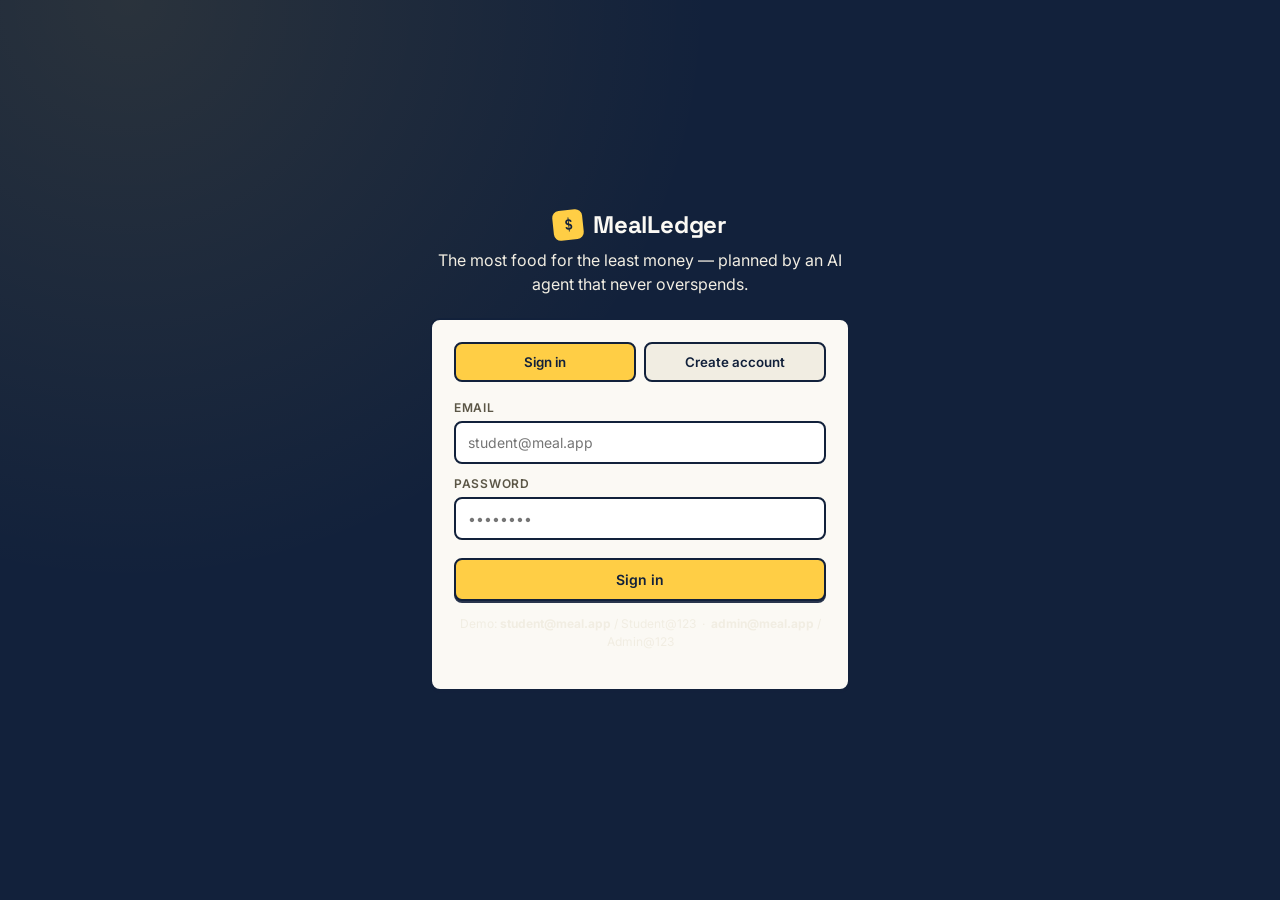
==== frontend/index.html @ a13f93e9 "Initialize the project" ====
<!DOCTYPE html>
<html lang="en">
<head>
<meta charset="UTF-8">
<meta name="viewport" content="width=device-width, initial-scale=1.0">
<title>Student Meal & Budget Planner — Sign in</title>
<link rel="stylesheet" href="css/style.css">
</head>
<body>
<div class="app-shell">
  <div class="auth-wrap">
    <div class="auth-card">
      <div style="text-align:center; margin-bottom:22px;">
        <div class="brand" style="justify-content:center; font-size:24px;">
          <span class="tag">$</span> MealLedger
        </div>
        <p style="margin-top:8px;">The most food for the least money — planned by an AI agent that never overspends.</p>
      </div>

      <div class="card">
        <div class="auth-tabs">
          <button id="tabLogin" class="active" type="button">Sign in</button>
          <button id="tabRegister" type="button">Create account</button>
        </div>

        <div id="errorBanner" class="error-banner"></div>

        <!-- LOGIN FORM -->
        <form id="loginForm">
          <label for="loginEmail">Email</label>
          <input id="loginEmail" type="email" placeholder="student@meal.app" required>
          <label for="loginPassword">Password</label>
          <input id="loginPassword" type="password" placeholder="••••••••" required>
          <button class="btn block" style="margin-top:18px;" type="submit" id="loginBtn">Sign in</button>
          <p style="font-size:12px; margin-top:14px; text-align:center;">
            Demo: <strong>student@meal.app</strong> / Student@123 &nbsp;·&nbsp; <strong>admin@meal.app</strong> / Admin@123
          </p>
        </form>

        <!-- REGISTER FORM -->
        <form id="registerForm" style="display:none;">
          <label for="regName">Full name</label>
          <input id="regName" type="text" placeholder="Alex Rivera" required>
          <label for="regEmail">Email</label>
          <input id="regEmail" type="email" placeholder="you@campus.edu" required>
          <label for="regPassword">Password</label>
          <input id="regPassword" type="password" placeholder="At least 8 characters" required minlength="6">
          <div class="form-row">
            <div>
              <label for="regRole">I am a</label>
              <select id="regRole">
                <option value="STUDENT">Student</option>
                <option value="ADMIN">Admin</option>
              </select>
            </div>
            <div id="budgetField">
              <label for="regBudget">Weekly budget ($)</label>
              <input id="regBudget" type="number" min="0" step="0.5" placeholder="50">
            </div>
          </div>
          <div id="dietField">
            <label for="regDiet">Dietary preference</label>
            <select id="regDiet">
              <option value="none">No preference</option>
              <option value="vegetarian">Vegetarian</option>
              <option value="vegan">Vegan</option>
              <option value="halal">Halal</option>
            </select>
          </div>
          <button class="btn block" style="margin-top:18px;" type="submit" id="registerBtn">Create account</button>
        </form>
      </div>
    </div>
  </div>
</div>

<script src="js/api.js"></script>
<script>
  if (Auth.isLoggedIn()) {
    const u = Auth.getUser();
    window.location.href = (u && u.role === 'ADMIN') ? 'admin.html' : 'dashboard.html';
  }

  const tabLogin = document.getElementById('tabLogin');
  const tabRegister = document.getElementById('tabRegister');
  const loginForm = document.getElementById('loginForm');
  const registerForm = document.getElementById('registerForm');

  tabLogin.addEventListener('click', () => {
    tabLogin.classList.add('active'); tabRegister.classList.remove('active');
    loginForm.style.display = 'block'; registerForm.style.display = 'none';
    showError('errorBanner', null);
  });
  tabRegister.addEventListener('click', () => {
    tabRegister.classList.add('active'); tabLogin.classList.remove('active');
    registerForm.style.display = 'block'; loginForm.style.display = 'none';
    showError('errorBanner', null);
  });

  document.getElementById('regRole').addEventListener('change', (e) => {
    const isStudent = e.target.value === 'STUDENT';
    document.getElementById('budgetField').style.display = isStudent ? 'block' : 'none';
    document.getElementById('dietField').style.display = isStudent ? 'block' : 'none';
  });

  function goToRoleHome(user) {
    window.location.href = user.role === 'ADMIN' ? 'admin.html' : 'dashboard.html';
  }

  loginForm.addEventListener('submit', async (e) => {
    e.preventDefault();
    showError('errorBanner', null);
    const btn = document.getElementById('loginBtn');
    btn.disabled = true; btn.innerHTML = '<span class="spinner"></span>Signing in…';
    try {
      const { token, user } = await Api.login({
        email: document.getElementById('loginEmail').value.trim(),
        password: document.getElementById('loginPassword').value,
      });
      Auth.setToken(token); Auth.setUser(user);
      goToRoleHome(user);
    } catch (err) {
      showError('errorBanner', err.message);
    } finally {
      btn.disabled = false; btn.textContent = 'Sign in';
    }
  });

  registerForm.addEventListener('submit', async (e) => {
    e.preventDefault();
    showError('errorBanner', null);
    const btn = document.getElementById('registerBtn');
    btn.disabled = true; btn.innerHTML = '<span class="spinner"></span>Creating account…';
    try {
      const role = document.getElementById('regRole').value;
      const payload = {
        name: document.getElementById('regName').value.trim(),
        email: document.getElementById('regEmail').value.trim(),
        password: document.getElementById('regPassword').value,
        role,
      };
      if (role === 'STUDENT') {
        payload.budgetLimit = Number(document.getElementById('regBudget').value) || 0;
        payload.dietaryPreference = document.getElementById('regDiet').value;
      }
      const { token, user } = await Api.register(payload);
      Auth.setToken(token); Auth.setUser(user);
      goToRoleHome(user);
    } catch (err) {
      showError('errorBanner', err.message);
    } finally {
      btn.disabled = false; btn.textContent = 'Create account';
    }
  });
</script>
</body>
</html>
---- frontend/css/style.css ----
/* =========================================================
   Student Meal & Budget Planner — Design System
   Theme: "Price Tag Ledger" — grocery price-tags + receipt
   ticker tape, built around the actual subject matter: cheap
   eats and tight budgets.
   ========================================================= */

@import url('https://fonts.googleapis.com/css2?family=Space+Grotesk:wght@500;600;700&family=Inter:wght@400;500;600&family=JetBrains+Mono:wght@500;700&display=swap');

:root{
  --ink:        #12213B;
  --ink-soft:   #2A3B5C;
  --paper:      #FBF9F4;
  --paper-dim:  #F1EDE2;
  --yellow:     #FFCE45;
  --yellow-dk:  #E8AE12;
  --green:      #0E9F6E;
  --green-dim:  #D9F2E6;
  --red:        #E14B4B;
  --red-dim:    #FBE3E3;
  --line:       #D9D3C2;
  --shadow:     0 2px 0 rgba(18,33,59,0.9);
  --shadow-lg:  0 6px 0 rgba(18,33,59,0.9);
  --radius:     10px;
  --font-display: 'Space Grotesk', sans-serif;
  --font-body:    'Inter', sans-serif;
  --font-mono:    'JetBrains Mono', monospace;
}

*{ box-sizing: border-box; }
html,body{ height:100%; }
body{
  margin:0;
  font-family: var(--font-body);
  background: var(--ink);
  color: var(--ink);
  -webkit-font-smoothing: antialiased;
}

/* ---------- layout shell ---------- */
.app-shell{
  min-height:100vh;
  background:
    radial-gradient(circle at 10% 0%, rgba(255,206,69,0.10), transparent 40%),
    var(--ink);
}

.topbar{
  display:flex; align-items:center; justify-content:space-between;
  padding: 18px 28px;
  border-bottom: 1px solid rgba(255,255,255,0.08);
}
.brand{
  display:flex; align-items:center; gap:10px;
  font-family: var(--font-display);
  font-weight:700; font-size:19px; color: var(--paper);
  letter-spacing:-0.01em;
}
.brand .tag{
  display:inline-flex; align-items:center; justify-content:center;
  width:30px;height:30px; border-radius:7px;
  background: var(--yellow); color: var(--ink);
  font-family: var(--font-mono); font-weight:700; font-size:14px;
  transform: rotate(-6deg);
}
.topbar-right{ display:flex; align-items:center; gap:14px; }
.user-chip{
  font-family: var(--font-mono); font-size:13px; color: var(--paper-dim);
  background: rgba(255,255,255,0.06);
  padding:7px 12px; border-radius:20px;
}
.btn-ghost{
  background:transparent; border:1px solid rgba(255,255,255,0.25);
  color: var(--paper); padding:8px 14px; border-radius:20px;
  font-family: var(--font-body); font-size:13px; font-weight:600;
  cursor:pointer;
}
.btn-ghost:hover{ border-color: var(--yellow); color: var(--yellow); }

.page{
  max-width: 1080px; margin: 0 auto; padding: 32px 24px 80px;
}

/* ---------- typography ---------- */
h1,h2,h3{ font-family: var(--font-display); color: var(--paper); margin:0 0 6px; }
h1{ font-size:30px; letter-spacing:-0.01em; }
h2{ font-size:20px; }
p{ color: var(--paper-dim); line-height:1.5; margin:0 0 16px; }
.eyebrow{
  font-family: var(--font-mono); font-size:11px; letter-spacing:0.14em;
  text-transform:uppercase; color: var(--yellow); margin-bottom:8px; display:block;
}

/* ---------- cards (price-tag style) ---------- */
.card{
  background: var(--paper);
  border-radius: var(--radius);
  padding: 22px;
  box-shadow: var(--shadow);
  border: 2px solid var(--ink);
  position:relative;
}
.card + .card{ margin-top:18px; }
.grid{ display:grid; gap:18px; }
.grid-2{ grid-template-columns: 1fr 1fr; }
.grid-3{ grid-template-columns: repeat(3, 1fr); }
@media (max-width: 780px){
  .grid-2, .grid-3{ grid-template-columns: 1fr; }
}

/* price tag corner notch */
.price-tag{
  position:relative;
  background: var(--paper);
  border:2px solid var(--ink);
  border-radius: var(--radius);
  padding: 18px 18px 16px;
  box-shadow: var(--shadow);
}
.price-tag::before{
  content:'';
  position:absolute; top:14px; right:-8px;
  width:14px;height:14px; border-radius:50%;
  background: var(--ink); border:2px solid var(--paper);
}
.price-tag .amount{
  font-family: var(--font-mono); font-weight:700; font-size:26px; color: var(--ink);
}
.price-tag .label{
  font-size:12px; color:#5b5646; text-transform:uppercase; letter-spacing:0.08em;
  font-weight:600; margin-top:2px;
}

/* ---------- ticket / receipt strip (signature element) ---------- */
.ticket{
  background: var(--paper);
  border-radius: var(--radius);
  border: 2px solid var(--ink);
  padding: 20px 22px;
  box-shadow: var(--shadow-lg);
  position: relative;
}
.ticket::after{
  content:'';
  position:absolute; left:0; right:0; bottom:-11px;
  height:22px;
  background:
    radial-gradient(circle at 10px 0, transparent 9px, var(--ink) 9.5px) top/22px 22px repeat-x;
}
.ticket-row{
  display:flex; justify-content:space-between; align-items:center;
  font-family: var(--font-mono); font-size:14px; color: var(--ink);
  padding:6px 0; border-bottom: 1px dashed var(--line);
}
.ticket-row:last-child{ border-bottom:none; }
.ticket-row .k{ color:#6b6656; }
.ticket-row .v{ font-weight:700; }
.ticket-total{
  display:flex; justify-content:space-between; align-items:baseline;
  margin-top:10px; padding-top:10px; border-top:2px solid var(--ink);
  font-family: var(--font-mono);
}
.ticket-total .k{ font-size:13px; text-transform:uppercase; letter-spacing:0.08em; color:#6b6656; }
.ticket-total .v{ font-size:24px; font-weight:700; color: var(--ink); }

/* budget gauge */
.gauge{
  height:14px; border-radius:8px; background: var(--paper-dim);
  border: 2px solid var(--ink); overflow:hidden; margin: 10px 0 4px;
}
.gauge-fill{ height:100%; background: var(--green); transition: width .4s ease; }
.gauge-fill.warn{ background: var(--yellow-dk); }
.gauge-fill.danger{ background: var(--red); }

/* ---------- buttons / forms ---------- */
.btn{
  font-family: var(--font-body); font-weight:600; font-size:14px;
  padding: 11px 20px; border-radius: 8px; border: 2px solid var(--ink);
  background: var(--yellow); color: var(--ink); cursor:pointer;
  box-shadow: var(--shadow);
}
.btn:hover{ transform: translateY(1px); box-shadow: 0 1px 0 rgba(18,33,59,0.9); }
.btn:active{ transform: translateY(2px); box-shadow:none; }
.btn.secondary{ background: var(--paper); }
.btn.danger{ background: var(--red); color:#fff; }
.btn.block{ width:100%; }
.btn:disabled{ opacity:.5; cursor:not-allowed; }

label{ display:block; font-size:12px; font-weight:600; color:#5b5646; margin: 12px 0 6px; text-transform:uppercase; letter-spacing:0.06em; }
input, select, textarea{
  width:100%; padding:11px 12px; border-radius:8px; border:2px solid var(--ink);
  font-family: var(--font-body); font-size:14px; background:#fff; color: var(--ink);
}
input:focus, select:focus, textarea:focus{ outline:3px solid var(--yellow); outline-offset:1px; }

.form-row{ display:flex; gap:12px; }
.form-row > *{ flex:1; }

/* ---------- misc ---------- */
.badge{
  display:inline-flex; align-items:center; font-family: var(--font-mono);
  font-size:11px; font-weight:700; padding:3px 9px; border-radius:12px;
  background: var(--paper-dim); border:1px solid var(--line); color:#5b5646;
  text-transform:uppercase;
}
.badge.green{ background: var(--green-dim); color:#0a6b4a; border-color:transparent; }
.badge.yellow{ background: #FFF3D2; color:#7a5b06; border-color:transparent; }

.meal-item{
  display:flex; justify-content:space-between; align-items:center;
  padding:10px 0; border-bottom:1px dashed var(--line);
}
.meal-item:last-child{ border-bottom:none; }
.meal-item .name{ font-weight:600; color: var(--ink); }
.meal-item .meta{ font-size:12px; color:#6b6656; font-family:var(--font-mono); }
.meal-item .price{ font-family: var(--font-mono); font-weight:700; color: var(--ink); }

.empty{
  text-align:center; padding: 30px 10px; color:#6b6656;
  font-family: var(--font-mono); font-size:13px;
}

.error-banner{
  background: var(--red-dim); border:2px solid var(--red); color:#8a1f1f;
  padding:10px 14px; border-radius:8px; font-size:13px; margin-bottom:14px;
  font-weight:600; display:none;
}
.error-banner.show{ display:block; }

.toast{
  position: fixed; bottom: 24px; right: 24px;
  background: var(--ink); color: var(--paper);
  border: 2px solid var(--yellow);
  padding: 12px 18px; border-radius: 8px;
  font-family: var(--font-mono); font-size:13px;
  box-shadow: var(--shadow-lg);
  transform: translateY(20px); opacity:0; pointer-events:none;
  transition: all .25s ease;
  max-width: 320px; z-index: 999;
}
.toast.show{ transform: translateY(0); opacity:1; }

.auth-wrap{
  min-height:100vh; display:flex; align-items:center; justify-content:center;
  padding: 24px;
}
.auth-card{ width:100%; max-width:420px; }
.auth-tabs{ display:flex; gap:8px; margin-bottom:18px; }
.auth-tabs button{
  flex:1; padding:10px; border-radius:8px; border:2px solid var(--ink);
  background: var(--paper-dim); font-family: var(--font-body); font-weight:600;
  cursor:pointer; color:var(--ink);
}
.auth-tabs button.active{ background: var(--yellow); }

.nav-tabs{ display:flex; gap:8px; margin-bottom: 22px; flex-wrap:wrap; }
.nav-tabs a{
  text-decoration:none; font-family: var(--font-mono); font-size:12px;
  padding:8px 14px; border-radius:20px; color: var(--paper-dim);
  border:1px solid rgba(255,255,255,0.18);
}
.nav-tabs a.active{ background: var(--yellow); color: var(--ink); border-color: transparent; font-weight:700; }

.section-head{ display:flex; justify-content:space-between; align-items:flex-end; margin-bottom:14px; }

.spinner{
  width:16px; height:16px; border-radius:50%;
  border:2px solid rgba(18,33,59,0.25); border-top-color: var(--ink);
  animation: spin .7s linear infinite; display:inline-block; vertical-align:-3px; margin-right:6px;
}
@keyframes spin{ to{ transform: rotate(360deg); } }
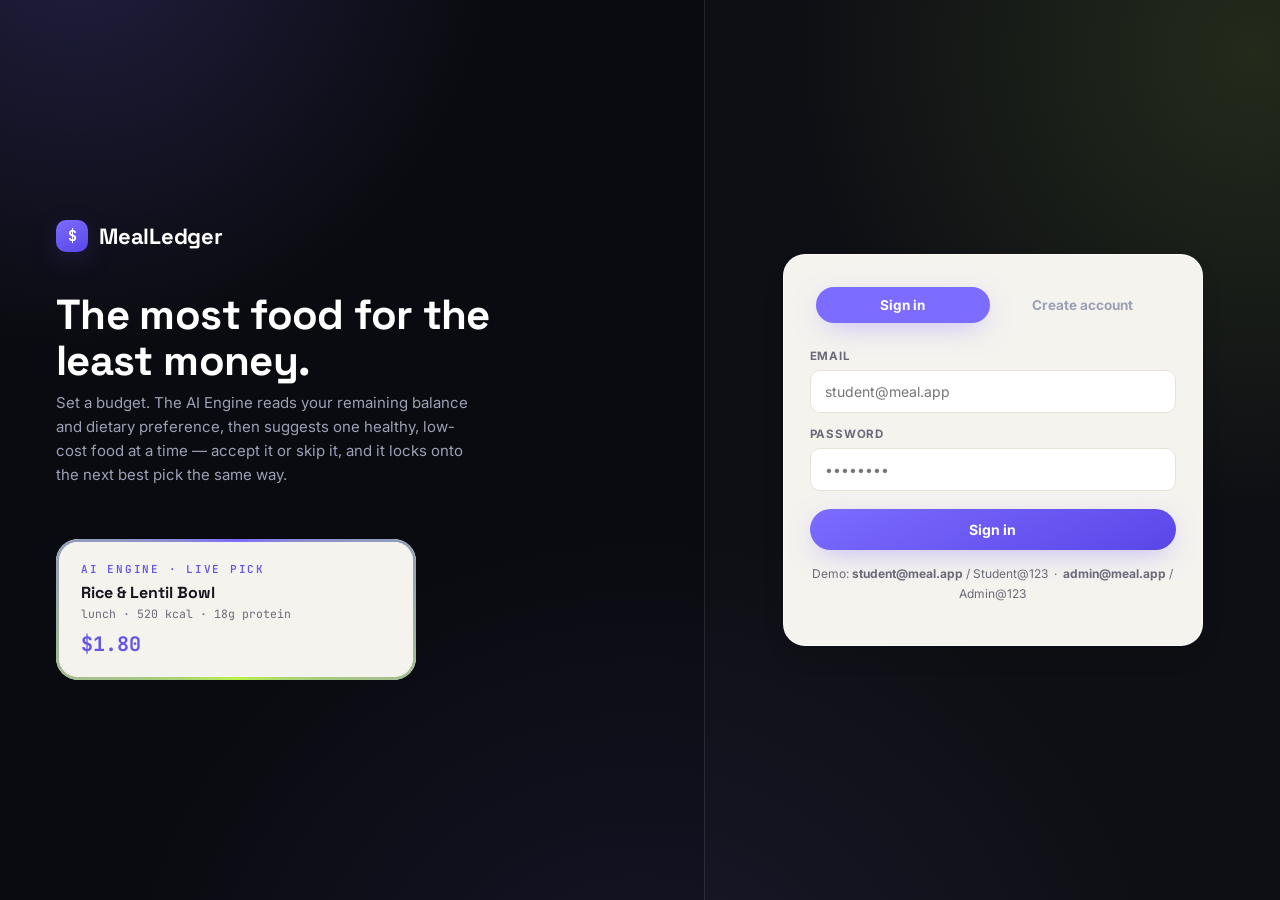
==== commit 5e410417: "Updated the frontend" ====
--- a/frontend/index.html
+++ b/frontend/index.html
@@ -8,67 +8,77 @@
 </head>
 <body>
 <div class="app-shell">
-  <div class="auth-wrap">
-    <div class="auth-card">
-      <div style="text-align:center; margin-bottom:22px;">
-        <div class="brand" style="justify-content:center; font-size:24px;">
-          <span class="tag">$</span> MealLedger
+  <div class="auth-shell">
+    <div class="auth-hero">
+      <div class="brand"><span class="tag">$</span> MealLedger</div>
+      <h1>The most food for the least money.</h1>
+      <p class="pitch">Set a budget. The AI Engine reads your remaining balance and dietary preference, then suggests one healthy, low-cost food at a time — accept it or skip it, and it locks onto the next best pick the same way.</p>
+
+      <div class="signal-card">
+        <div class="signal-card-inner">
+          <span class="eyebrow">AI Engine · live pick</span>
+          <div class="si-name">Rice &amp; Lentil Bowl</div>
+          <div class="si-meta">lunch · 520 kcal · 18g protein</div>
+          <div class="si-price">$1.80</div>
         </div>
-        <p style="margin-top:8px;">The most food for the least money — planned by an AI agent that never overspends.</p>
       </div>
+    </div>
 
-      <div class="card">
-        <div class="auth-tabs">
-          <button id="tabLogin" class="active" type="button">Sign in</button>
-          <button id="tabRegister" type="button">Create account</button>
-        </div>
+    <div class="auth-panel">
+      <div class="auth-card">
+        <div class="card">
+          <div class="auth-tabs">
+            <button id="tabLogin" class="active" type="button">Sign in</button>
+            <button id="tabRegister" type="button">Create account</button>
+          </div>
 
-        <div id="errorBanner" class="error-banner"></div>
+          <div id="errorBanner" class="error-banner"></div>
 
-        <!-- LOGIN FORM -->
-        <form id="loginForm">
-          <label for="loginEmail">Email</label>
-          <input id="loginEmail" type="email" placeholder="student@meal.app" required>
-          <label for="loginPassword">Password</label>
-          <input id="loginPassword" type="password" placeholder="••••••••" required>
-          <button class="btn block" style="margin-top:18px;" type="submit" id="loginBtn">Sign in</button>
-          <p style="font-size:12px; margin-top:14px; text-align:center;">
-            Demo: <strong>student@meal.app</strong> / Student@123 &nbsp;·&nbsp; <strong>admin@meal.app</strong> / Admin@123
-          </p>
-        </form>
+          <!-- LOGIN FORM -->
+          <form id="loginForm">
+            <label for="loginEmail">Email</label>
+            <input id="loginEmail" type="email" placeholder="student@meal.app" required>
+            <label for="loginPassword">Password</label>
+            <input id="loginPassword" type="password" placeholder="••••••••" required>
+            <button class="btn block" style="margin-top:18px;" type="submit" id="loginBtn">Sign in</button>
+            <p style="font-size:12px; margin-top:14px; text-align:center;">
+              Demo: <strong>student@meal.app</strong> / Student@123 &nbsp;·&nbsp; <strong>admin@meal.app</strong> / Admin@123
+            </p>
+          </form>
 
-        <!-- REGISTER FORM -->
-        <form id="registerForm" style="display:none;">
-          <label for="regName">Full name</label>
-          <input id="regName" type="text" placeholder="Alex Rivera" required>
-          <label for="regEmail">Email</label>
-          <input id="regEmail" type="email" placeholder="you@campus.edu" required>
-          <label for="regPassword">Password</label>
-          <input id="regPassword" type="password" placeholder="At least 8 characters" required minlength="6">
-          <div class="form-row">
-            <div>
-              <label for="regRole">I am a</label>
-              <select id="regRole">
-                <option value="STUDENT">Student</option>
-                <option value="ADMIN">Admin</option>
+          <!-- REGISTER FORM -->
+          <form id="registerForm" style="display:none;">
+            <label for="regName">Full name</label>
+            <input id="regName" type="text" placeholder="Alex Rivera" required>
+            <label for="regEmail">Email</label>
+            <input id="regEmail" type="email" placeholder="you@campus.edu" required>
+            <label for="regPassword">Password</label>
+            <input id="regPassword" type="password" placeholder="At least 8 characters" required minlength="6">
+            <div class="form-row">
+              <div>
+                <label for="regRole">I am a</label>
+                <select id="regRole">
+                  <option value="STUDENT">Student</option>
+                  <option value="ADMIN">Admin</option>
+                </select>
+              </div>
+              <div id="budgetField">
+                <label for="regBudget">Weekly budget ($)</label>
+                <input id="regBudget" type="number" min="0" step="0.5" placeholder="50">
+              </div>
+            </div>
+            <div id="dietField">
+              <label for="regDiet">Dietary preference</label>
+              <select id="regDiet">
+                <option value="none">No preference</option>
+                <option value="vegetarian">Vegetarian</option>
+                <option value="vegan">Vegan</option>
+                <option value="halal">Halal</option>
               </select>
             </div>
-            <div id="budgetField">
-              <label for="regBudget">Weekly budget ($)</label>
-              <input id="regBudget" type="number" min="0" step="0.5" placeholder="50">
-            </div>
-          </div>
-          <div id="dietField">
-            <label for="regDiet">Dietary preference</label>
-            <select id="regDiet">
-              <option value="none">No preference</option>
-              <option value="vegetarian">Vegetarian</option>
-              <option value="vegan">Vegan</option>
-              <option value="halal">Halal</option>
-            </select>
-          </div>
-          <button class="btn block" style="margin-top:18px;" type="submit" id="registerBtn">Create account</button>
-        </form>
+            <button class="btn block" style="margin-top:18px;" type="submit" id="registerBtn">Create account</button>
+          </form>
+        </div>
       </div>
     </div>
   </div>
--- a/frontend/css/style.css
+++ b/frontend/css/style.css
@@ -1,30 +1,59 @@
 /* =========================================================
-   Student Meal & Budget Planner — Design System
-   Theme: "Price Tag Ledger" — grocery price-tags + receipt
-   ticker tape, built around the actual subject matter: cheap
-   eats and tight budgets.
+   Student Meal & Budget Planner — Design System v3 "Signal"
+   Theme: an AI food agent reading a live signal off your
+   budget and the catalog, then locking onto the best pick.
+   Deep near-black base, warm paper content cards, a violet
+   "AI signal" accent paired with a lime "fresh/positive"
+   accent (deliberately not the terracotta/cream or single
+   acid-accent defaults). Signature: the AI suggestion card's
+   animated scanning ring — a rotating gradient border that
+   represents the engine actively evaluating the catalog,
+   settling into a steady glow once it locks onto a pick.
    ========================================================= */
 
-@import url('https://fonts.googleapis.com/css2?family=Space+Grotesk:wght@500;600;700&family=Inter:wght@400;500;600&family=JetBrains+Mono:wght@500;700&display=swap');
+@import url('https://fonts.googleapis.com/css2?family=Space+Grotesk:wght@500;600;700&family=Inter:wght@400;500;600;700;800&family=JetBrains+Mono:wght@500;600;700&display=swap');
 
 :root{
-  --ink:        #12213B;
-  --ink-soft:   #2A3B5C;
-  --paper:      #FBF9F4;
-  --paper-dim:  #F1EDE2;
-  --yellow:     #FFCE45;
-  --yellow-dk:  #E8AE12;
-  --green:      #0E9F6E;
-  --green-dim:  #D9F2E6;
-  --red:        #E14B4B;
-  --red-dim:    #FBE3E3;
-  --line:       #D9D3C2;
-  --shadow:     0 2px 0 rgba(18,33,59,0.9);
-  --shadow-lg:  0 6px 0 rgba(18,33,59,0.9);
-  --radius:     10px;
+  --void:       #0A0B10;
+  --void-raise: #14151E;
+  --void-raise2:#1C1E2A;
+  --void-line:  rgba(255,255,255,0.09);
+
+  --paper:      #F5F3EE;
+  --paper-dim:  #E7E3D9;
+  --ink-text:   #16141F;
+  --text-muted: #6B6A78;
+
+  --violet:      #7C6CFF;
+  --violet-dim:  #7C6CFF22;
+  --violet-text: #6656E8;
+  --lime:        #B8F04C;
+  --lime-dim:    #B8F04C22;
+  --lime-text:   #5A8A0E;
+  --coral:       #FF6B6B;
+  --coral-dim:   #FF6B6B22;
+  --amber:       #F2A93B;
+  --amber-dim:   #F2A93B22;
+  --red:         #E5484D;
+  --red-dim:     #E5484D22;
+
+  --fog:        #9CA0B4;
+
+  --radius-sm:  10px;
+  --radius:     16px;
+  --radius-lg:  22px;
+
+  --shadow-card:  0 1px 2px rgba(8,7,16,0.04), 0 12px 32px -12px rgba(8,7,16,0.18);
+  --shadow-raise: 0 1px 2px rgba(8,7,16,0.05), 0 24px 48px -18px rgba(8,7,16,0.28);
+  --shadow-glow-violet: 0 8px 28px -8px rgba(124,108,255,0.5);
+  --shadow-glow-lime:   0 8px 24px -8px rgba(184,240,76,0.35);
+  --shadow-glow-coral:  0 8px 28px -8px rgba(255,107,107,0.4);
+
   --font-display: 'Space Grotesk', sans-serif;
   --font-body:    'Inter', sans-serif;
   --font-mono:    'JetBrains Mono', monospace;
+
+  --ease: cubic-bezier(0.16, 1, 0.3, 1);
 }
 
 *{ box-sizing: border-box; }
@@ -32,73 +61,117 @@
 body{
   margin:0;
   font-family: var(--font-body);
-  background: var(--ink);
-  color: var(--ink);
+  background: var(--void);
+  color: var(--ink-text);
   -webkit-font-smoothing: antialiased;
-}
+  -moz-osx-font-smoothing: grayscale;
+}
+
+::selection{ background: var(--violet); color:#fff; }
 
 /* ---------- layout shell ---------- */
 .app-shell{
   min-height:100vh;
+  position: relative;
+  overflow-x: hidden;
+}
+.app-shell::before{
+  content:'';
+  position: fixed;
+  inset: 0;
+  z-index: 0;
+  pointer-events: none;
   background:
-    radial-gradient(circle at 10% 0%, rgba(255,206,69,0.10), transparent 40%),
-    var(--ink);
-}
+    radial-gradient(680px circle at 6% -8%, rgba(124,108,255,0.20), transparent 62%),
+    radial-gradient(760px circle at 98% 6%, rgba(184,240,76,0.12), transparent 60%),
+    radial-gradient(900px circle at 50% 118%, rgba(124,108,255,0.10), transparent 60%),
+    var(--void);
+}
+.app-shell > *{ position: relative; z-index: 1; }
 
 .topbar{
   display:flex; align-items:center; justify-content:space-between;
-  padding: 18px 28px;
-  border-bottom: 1px solid rgba(255,255,255,0.08);
+  padding: 20px 32px;
+  border-bottom: 1px solid var(--void-line);
+  backdrop-filter: blur(16px);
+  background: rgba(10,11,16,0.6);
+  position: sticky; top:0; z-index: 20;
 }
 .brand{
-  display:flex; align-items:center; gap:10px;
-  font-family: var(--font-display);
-  font-weight:700; font-size:19px; color: var(--paper);
-  letter-spacing:-0.01em;
+  display:flex; align-items:center; gap:11px;
+  font-family: var(--font-display); font-weight:700; font-size:19px;
+  color:#fff; letter-spacing:-0.01em;
 }
 .brand .tag{
   display:inline-flex; align-items:center; justify-content:center;
-  width:30px;height:30px; border-radius:7px;
-  background: var(--yellow); color: var(--ink);
-  font-family: var(--font-mono); font-weight:700; font-size:14px;
-  transform: rotate(-6deg);
+  width:32px;height:32px; border-radius:10px;
+  background: linear-gradient(155deg, var(--violet), #5A46E8);
+  color:#fff;
+  font-family: var(--font-mono); font-weight:700; font-size:15px;
+  box-shadow: var(--shadow-glow-violet);
 }
 .topbar-right{ display:flex; align-items:center; gap:14px; }
 .user-chip{
-  font-family: var(--font-mono); font-size:13px; color: var(--paper-dim);
+  font-family: var(--font-mono); font-size:12.5px; color: #C9CEDB;
   background: rgba(255,255,255,0.06);
-  padding:7px 12px; border-radius:20px;
+  border: 1px solid var(--void-line);
+  padding:8px 14px; border-radius:999px;
 }
 .btn-ghost{
-  background:transparent; border:1px solid rgba(255,255,255,0.25);
-  color: var(--paper); padding:8px 14px; border-radius:20px;
+  background: rgba(255,255,255,0.04);
+  border:1px solid var(--void-line);
+  color: #fff; padding:9px 16px; border-radius:999px;
   font-family: var(--font-body); font-size:13px; font-weight:600;
   cursor:pointer;
-}
-.btn-ghost:hover{ border-color: var(--yellow); color: var(--yellow); }
+  transition: border-color .2s var(--ease), background .2s var(--ease), color .2s var(--ease);
+}
+.btn-ghost:hover{ border-color: var(--violet); color: #C9C1FF; background: rgba(124,108,255,0.1); }
+/* .btn-ghost also appears as a secondary action inside light cards (e.g. "Skip, suggest
+   another") — its dark-topbar styling (white text) is invisible there, so restyle for that context. */
+.card .btn-ghost, .ticket .btn-ghost{
+  color: var(--ink-text);
+  border-color: var(--paper-dim);
+  background: rgba(0,0,0,0.035);
+}
+.card .btn-ghost:hover, .ticket .btn-ghost:hover{
+  border-color: var(--violet); color: var(--violet-text); background: var(--violet-dim);
+}
 
 .page{
-  max-width: 1080px; margin: 0 auto; padding: 32px 24px 80px;
-}
+  max-width: 1080px; margin: 0 auto; padding: 40px 24px 96px;
+  animation: page-in .5s var(--ease) both;
+}
+@keyframes page-in{ from{ opacity:0; transform: translateY(6px); } to{ opacity:1; transform: translateY(0); } }
 
 /* ---------- typography ---------- */
-h1,h2,h3{ font-family: var(--font-display); color: var(--paper); margin:0 0 6px; }
-h1{ font-size:30px; letter-spacing:-0.01em; }
-h2{ font-size:20px; }
-p{ color: var(--paper-dim); line-height:1.5; margin:0 0 16px; }
+h1,h2,h3{ font-family: var(--font-display); color: #fff; margin:0 0 8px; letter-spacing:-0.015em; }
+h1{ font-size:33px; font-weight:700; }
+h2{ font-size:19px; font-weight:600; }
+p{ color: var(--fog); line-height:1.6; margin:0 0 16px; }
+.card p, .price-tag p{ color: var(--text-muted); }
+/* Headings inside light "paper" surfaces need dark text, not the page's white default */
+.card h1, .card h2, .card h3,
+.ticket h1, .ticket h2, .ticket h3,
+.price-tag h1, .price-tag h2, .price-tag h3,
+.signal-card h1, .signal-card h2, .signal-card h3{
+  color: var(--ink-text);
+}
 .eyebrow{
-  font-family: var(--font-mono); font-size:11px; letter-spacing:0.14em;
-  text-transform:uppercase; color: var(--yellow); margin-bottom:8px; display:block;
-}
-
-/* ---------- cards (price-tag style) ---------- */
+  font-family: var(--font-mono); font-size:11px; letter-spacing:0.16em;
+  text-transform:uppercase; color: var(--violet-text); margin-bottom:9px; display:block;
+  font-weight: 600;
+}
+
+/* ---------- cards ---------- */
 .card{
   background: var(--paper);
-  border-radius: var(--radius);
-  padding: 22px;
-  box-shadow: var(--shadow);
-  border: 2px solid var(--ink);
+  border-radius: var(--radius-lg);
+  padding: 26px;
+  box-shadow: var(--shadow-card);
+  border: 1px solid rgba(255,255,255,0.6);
   position:relative;
+  color: var(--ink-text);
+  transition: box-shadow .25s var(--ease), transform .25s var(--ease);
 }
 .card + .card{ margin-top:18px; }
 .grid{ display:grid; gap:18px; }
@@ -108,90 +181,108 @@
   .grid-2, .grid-3{ grid-template-columns: 1fr; }
 }
 
-/* price tag corner notch */
+/* stat / price tag */
 .price-tag{
   position:relative;
   background: var(--paper);
-  border:2px solid var(--ink);
+  border: 1px solid rgba(255,255,255,0.6);
   border-radius: var(--radius);
-  padding: 18px 18px 16px;
-  box-shadow: var(--shadow);
+  padding: 20px 20px 18px;
+  box-shadow: var(--shadow-card);
+  overflow: hidden;
 }
 .price-tag::before{
   content:'';
-  position:absolute; top:14px; right:-8px;
-  width:14px;height:14px; border-radius:50%;
-  background: var(--ink); border:2px solid var(--paper);
+  position:absolute; top:0; left:0; right:0; height:3px;
+  background: linear-gradient(90deg, var(--violet), var(--lime));
+  opacity: .85;
 }
 .price-tag .amount{
-  font-family: var(--font-mono); font-weight:700; font-size:26px; color: var(--ink);
+  font-family: var(--font-mono); font-weight:700; font-size:27px; color: var(--ink-text);
+  letter-spacing: -0.01em;
 }
 .price-tag .label{
-  font-size:12px; color:#5b5646; text-transform:uppercase; letter-spacing:0.08em;
-  font-weight:600; margin-top:2px;
-}
-
-/* ---------- ticket / receipt strip (signature element) ---------- */
+  font-size:11.5px; color: var(--text-muted); text-transform:uppercase; letter-spacing:0.08em;
+  font-weight:600; margin-top:4px;
+}
+
+/* ---------- digital receipt (ticket) ---------- */
 .ticket{
-  background: var(--paper);
-  border-radius: var(--radius);
-  border: 2px solid var(--ink);
-  padding: 20px 22px;
-  box-shadow: var(--shadow-lg);
+  background: linear-gradient(180deg, #FCFBF8, var(--paper));
+  border-radius: var(--radius-lg);
+  border: 1px solid rgba(255,255,255,0.7);
+  padding: 24px 26px;
+  box-shadow: var(--shadow-raise);
   position: relative;
-}
-.ticket::after{
+  overflow: hidden;
+}
+.ticket::before{
   content:'';
-  position:absolute; left:0; right:0; bottom:-11px;
-  height:22px;
-  background:
-    radial-gradient(circle at 10px 0, transparent 9px, var(--ink) 9.5px) top/22px 22px repeat-x;
+  position:absolute; top:0; left:0; right:0; height:4px;
+  background: linear-gradient(90deg, var(--violet), var(--lime));
 }
 .ticket-row{
   display:flex; justify-content:space-between; align-items:center;
-  font-family: var(--font-mono); font-size:14px; color: var(--ink);
-  padding:6px 0; border-bottom: 1px dashed var(--line);
+  font-family: var(--font-mono); font-size:13.5px; color: var(--ink-text);
+  padding:8px 0; border-bottom: 1px dashed var(--paper-dim);
 }
 .ticket-row:last-child{ border-bottom:none; }
-.ticket-row .k{ color:#6b6656; }
+.ticket-row .k{ color: var(--text-muted); font-weight: 500; }
 .ticket-row .v{ font-weight:700; }
 .ticket-total{
   display:flex; justify-content:space-between; align-items:baseline;
-  margin-top:10px; padding-top:10px; border-top:2px solid var(--ink);
+  margin-top:12px; padding-top:14px; border-top:1.5px solid var(--ink-text);
   font-family: var(--font-mono);
 }
-.ticket-total .k{ font-size:13px; text-transform:uppercase; letter-spacing:0.08em; color:#6b6656; }
-.ticket-total .v{ font-size:24px; font-weight:700; color: var(--ink); }
+.ticket-total .k{ font-size:12px; text-transform:uppercase; letter-spacing:0.09em; color: var(--text-muted); font-weight:600; }
+.ticket-total .v{ font-size:26px; font-weight:700; color: var(--violet-text); }
 
 /* budget gauge */
 .gauge{
-  height:14px; border-radius:8px; background: var(--paper-dim);
-  border: 2px solid var(--ink); overflow:hidden; margin: 10px 0 4px;
-}
-.gauge-fill{ height:100%; background: var(--green); transition: width .4s ease; }
-.gauge-fill.warn{ background: var(--yellow-dk); }
-.gauge-fill.danger{ background: var(--red); }
+  height:12px; border-radius:999px; background: var(--paper-dim);
+  overflow:hidden; margin: 12px 0 4px;
+  box-shadow: inset 0 1px 2px rgba(0,0,0,0.06);
+}
+.gauge-fill{
+  height:100%; border-radius:999px;
+  background: linear-gradient(90deg, var(--violet), var(--lime));
+  transition: width .5s var(--ease);
+  box-shadow: 0 0 12px rgba(124,108,255,0.5);
+}
+.gauge-fill.warn{ background: linear-gradient(90deg, #E8951F, var(--amber)); box-shadow: 0 0 12px rgba(242,169,59,0.45); }
+.gauge-fill.danger{ background: linear-gradient(90deg, #C93A3F, var(--red)); box-shadow: 0 0 12px rgba(229,72,77,0.45); }
 
 /* ---------- buttons / forms ---------- */
 .btn{
-  font-family: var(--font-body); font-weight:600; font-size:14px;
-  padding: 11px 20px; border-radius: 8px; border: 2px solid var(--ink);
-  background: var(--yellow); color: var(--ink); cursor:pointer;
-  box-shadow: var(--shadow);
-}
-.btn:hover{ transform: translateY(1px); box-shadow: 0 1px 0 rgba(18,33,59,0.9); }
-.btn:active{ transform: translateY(2px); box-shadow:none; }
-.btn.secondary{ background: var(--paper); }
-.btn.danger{ background: var(--red); color:#fff; }
+  font-family: var(--font-body); font-weight:700; font-size:14px;
+  padding: 12px 22px; border-radius: 999px; border: none;
+  background: linear-gradient(155deg, var(--violet), #5A46E8);
+  color: #fff; cursor:pointer;
+  box-shadow: var(--shadow-glow-violet);
+  transition: transform .18s var(--ease), box-shadow .18s var(--ease), filter .18s var(--ease);
+}
+.btn:hover{ transform: translateY(-1px); filter: brightness(1.08); }
+.btn:active{ transform: translateY(0px) scale(0.98); }
+.btn.secondary{
+  background: #fff; color: var(--ink-text); box-shadow: var(--shadow-card);
+  border: 1px solid var(--paper-dim);
+}
+.btn.secondary:hover{ border-color: var(--violet); }
+.btn.danger{ background: linear-gradient(155deg, var(--red), #C93A3F); box-shadow: 0 8px 28px -8px rgba(229,72,77,0.45); }
 .btn.block{ width:100%; }
-.btn:disabled{ opacity:.5; cursor:not-allowed; }
-
-label{ display:block; font-size:12px; font-weight:600; color:#5b5646; margin: 12px 0 6px; text-transform:uppercase; letter-spacing:0.06em; }
+.btn:disabled{ opacity:.5; cursor:not-allowed; transform:none; }
+
+label{ display:block; font-size:11.5px; font-weight:700; color: var(--text-muted); margin: 14px 0 7px; text-transform:uppercase; letter-spacing:0.07em; }
 input, select, textarea{
-  width:100%; padding:11px 12px; border-radius:8px; border:2px solid var(--ink);
-  font-family: var(--font-body); font-size:14px; background:#fff; color: var(--ink);
-}
-input:focus, select:focus, textarea:focus{ outline:3px solid var(--yellow); outline-offset:1px; }
+  width:100%; padding:12px 14px; border-radius: var(--radius-sm); border: 1.5px solid var(--paper-dim);
+  font-family: var(--font-body); font-size:14px; background:#fff; color: var(--ink-text);
+  transition: border-color .18s var(--ease), box-shadow .18s var(--ease);
+}
+input:focus, select:focus, textarea:focus{
+  outline: none; border-color: var(--violet);
+  box-shadow: 0 0 0 4px var(--violet-dim);
+}
+:focus-visible{ outline: 2px solid var(--violet); outline-offset: 2px; }
 
 .form-row{ display:flex; gap:12px; }
 .form-row > *{ flex:1; }
@@ -199,73 +290,139 @@
 /* ---------- misc ---------- */
 .badge{
   display:inline-flex; align-items:center; font-family: var(--font-mono);
-  font-size:11px; font-weight:700; padding:3px 9px; border-radius:12px;
-  background: var(--paper-dim); border:1px solid var(--line); color:#5b5646;
-  text-transform:uppercase;
-}
-.badge.green{ background: var(--green-dim); color:#0a6b4a; border-color:transparent; }
-.badge.yellow{ background: #FFF3D2; color:#7a5b06; border-color:transparent; }
+  font-size:10.5px; font-weight:700; padding:4px 11px; border-radius:999px;
+  background: var(--paper-dim); color: var(--text-muted);
+  text-transform:uppercase; letter-spacing: 0.03em;
+}
+.badge.green{ background: var(--lime-dim); color: var(--lime-text); }
+.badge.yellow{ background: var(--amber-dim); color: #93630E; }
 
 .meal-item{
   display:flex; justify-content:space-between; align-items:center;
-  padding:10px 0; border-bottom:1px dashed var(--line);
-}
+  padding:12px 2px; border-bottom:1px solid var(--paper-dim);
+  transition: background .15s var(--ease);
+  border-radius: 8px;
+}
+.meal-item:hover{ background: rgba(124,108,255,0.06); }
 .meal-item:last-child{ border-bottom:none; }
-.meal-item .name{ font-weight:600; color: var(--ink); }
-.meal-item .meta{ font-size:12px; color:#6b6656; font-family:var(--font-mono); }
-.meal-item .price{ font-family: var(--font-mono); font-weight:700; color: var(--ink); }
+.meal-item .name{ font-weight:700; color: var(--ink-text); font-size: 14.5px; }
+.meal-item .meta{ font-size:11.5px; color: var(--text-muted); font-family:var(--font-mono); margin-top:2px; }
+.meal-item .price{ font-family: var(--font-mono); font-weight:700; color: var(--ink-text); font-size: 14.5px; }
 
 .empty{
-  text-align:center; padding: 30px 10px; color:#6b6656;
+  text-align:center; padding: 36px 10px; color: var(--text-muted);
   font-family: var(--font-mono); font-size:13px;
 }
 
 .error-banner{
-  background: var(--red-dim); border:2px solid var(--red); color:#8a1f1f;
-  padding:10px 14px; border-radius:8px; font-size:13px; margin-bottom:14px;
+  background: var(--red-dim); border:1.5px solid var(--red); color:#8A1F1F;
+  padding:12px 16px; border-radius: var(--radius-sm); font-size:13px; margin-bottom:16px;
   font-weight:600; display:none;
 }
 .error-banner.show{ display:block; }
 
 .toast{
-  position: fixed; bottom: 24px; right: 24px;
-  background: var(--ink); color: var(--paper);
-  border: 2px solid var(--yellow);
-  padding: 12px 18px; border-radius: 8px;
+  position: fixed; bottom: 28px; right: 28px;
+  background: rgba(20,21,30,0.9);
+  backdrop-filter: blur(16px);
+  color: #fff;
+  border: 1px solid var(--void-line);
+  border-left: 3px solid var(--lime);
+  padding: 14px 20px; border-radius: var(--radius-sm);
   font-family: var(--font-mono); font-size:13px;
-  box-shadow: var(--shadow-lg);
-  transform: translateY(20px); opacity:0; pointer-events:none;
-  transition: all .25s ease;
+  box-shadow: var(--shadow-raise);
+  transform: translateY(16px); opacity:0; pointer-events:none;
+  transition: all .3s var(--ease);
   max-width: 320px; z-index: 999;
 }
 .toast.show{ transform: translateY(0); opacity:1; }
 
-.auth-wrap{
-  min-height:100vh; display:flex; align-items:center; justify-content:center;
-  padding: 24px;
-}
+/* ---------- auth (index.html) ---------- */
+.auth-shell{
+  min-height:100vh; display:grid; grid-template-columns: 1.1fr 0.9fr;
+}
+@media (max-width: 920px){ .auth-shell{ grid-template-columns: 1fr; } }
+
+.auth-hero{
+  padding: 56px; display:flex; flex-direction:column; justify-content:center;
+  position: relative; overflow:hidden;
+}
+.auth-hero .brand{ font-size:22px; margin-bottom: 40px; }
+.auth-hero h1{ font-size: 42px; line-height:1.08; max-width: 460px; }
+.auth-hero .pitch{ max-width: 420px; font-size:15px; }
+@media (max-width: 920px){ .auth-hero{ padding: 40px 24px 10px; } .auth-hero h1{ font-size:32px; } }
+
+/* signature: mock AI suggestion card with a rotating scan ring */
+.signal-card{
+  margin-top: 36px; max-width: 360px;
+  background: var(--paper); border-radius: var(--radius-lg);
+  padding: 3px; position:relative;
+}
+.signal-card::before{
+  content:''; position:absolute; inset:0; border-radius:inherit;
+  padding:3px;
+  background: conic-gradient(from 0deg, var(--violet), var(--lime), var(--violet));
+  -webkit-mask: linear-gradient(#fff 0 0) content-box, linear-gradient(#fff 0 0);
+  -webkit-mask-composite: xor; mask-composite: exclude;
+  animation: scan-spin 4s linear infinite;
+}
+.signal-card-inner{
+  position:relative; background: var(--paper); border-radius: calc(var(--radius-lg) - 3px);
+  padding: 20px 22px;
+}
+.signal-card .eyebrow{ margin-bottom:6px; }
+.signal-card .si-name{ font-family: var(--font-display); font-weight:700; font-size:16px; color: var(--ink-text); }
+.signal-card .si-meta{ font-family: var(--font-mono); font-size:11.5px; color: var(--text-muted); margin-top:3px; }
+.signal-card .si-price{ font-family: var(--font-mono); font-weight:700; font-size:20px; color: var(--violet-text); margin-top:10px; }
+@keyframes scan-spin{ to{ transform: rotate(360deg); } }
+
+.auth-panel{
+  display:flex; align-items:center; justify-content:center; padding: 24px;
+  background: rgba(255,255,255,0.02);
+  border-left: 1px solid var(--void-line);
+}
+@media (max-width: 920px){ .auth-panel{ border-left:none; padding: 10px 24px 56px; } }
 .auth-card{ width:100%; max-width:420px; }
-.auth-tabs{ display:flex; gap:8px; margin-bottom:18px; }
+.auth-tabs{ display:flex; gap:6px; margin-bottom:20px; background: rgba(255,255,255,0.05); padding:5px; border-radius: 999px; border: 1px solid var(--void-line); }
 .auth-tabs button{
-  flex:1; padding:10px; border-radius:8px; border:2px solid var(--ink);
-  background: var(--paper-dim); font-family: var(--font-body); font-weight:600;
-  cursor:pointer; color:var(--ink);
-}
-.auth-tabs button.active{ background: var(--yellow); }
-
-.nav-tabs{ display:flex; gap:8px; margin-bottom: 22px; flex-wrap:wrap; }
+  flex:1; padding:10px; border-radius:999px; border:none;
+  background: transparent; font-family: var(--font-body); font-weight:700; font-size: 13.5px;
+  cursor:pointer; color: var(--fog);
+  transition: background .2s var(--ease), color .2s var(--ease);
+}
+.auth-tabs button.active{ background: var(--violet); color:#fff; box-shadow: var(--shadow-glow-violet); }
+
+.nav-tabs{ display:flex; gap:8px; margin-bottom: 24px; flex-wrap:wrap; }
 .nav-tabs a{
-  text-decoration:none; font-family: var(--font-mono); font-size:12px;
-  padding:8px 14px; border-radius:20px; color: var(--paper-dim);
-  border:1px solid rgba(255,255,255,0.18);
-}
-.nav-tabs a.active{ background: var(--yellow); color: var(--ink); border-color: transparent; font-weight:700; }
-
-.section-head{ display:flex; justify-content:space-between; align-items:flex-end; margin-bottom:14px; }
+  text-decoration:none; font-family: var(--font-body); font-weight:600; font-size:13px;
+  padding:9px 16px; border-radius:999px; color: var(--fog);
+  border:1px solid var(--void-line);
+  transition: all .2s var(--ease);
+}
+.nav-tabs a:hover{ border-color: rgba(255,255,255,0.3); color: #fff; }
+.nav-tabs a.active{ background: var(--violet); color: #fff; border-color: transparent; font-weight:700; box-shadow: var(--shadow-glow-violet); }
+
+.section-head{ display:flex; justify-content:space-between; align-items:flex-end; margin-bottom:16px; }
 
 .spinner{
-  width:16px; height:16px; border-radius:50%;
-  border:2px solid rgba(18,33,59,0.25); border-top-color: var(--ink);
-  animation: spin .7s linear infinite; display:inline-block; vertical-align:-3px; margin-right:6px;
+  width:15px; height:15px; border-radius:50%;
+  border:2px solid rgba(255,255,255,0.35); border-top-color: #fff;
+  animation: spin .7s linear infinite; display:inline-block; vertical-align:-3px; margin-right:7px;
 }
 @keyframes spin{ to{ transform: rotate(360deg); } }
+
+/* AI suggestion card, live: a "radar ping" pulse — the engine has
+   locked onto a pick. (Uses a glow pulse rather than the hero mock's
+   rotating ring, since this card has multiple direct children that a
+   masked ring border would visually fragment.) */
+#suggestionCard{
+  animation: signal-pulse 2.4s var(--ease) infinite;
+}
+@keyframes signal-pulse{
+  0%, 100%{ box-shadow: var(--shadow-card), 0 0 0 0 rgba(124,108,255,0.38); }
+  50%{ box-shadow: var(--shadow-card), 0 0 0 9px rgba(124,108,255,0); }
+}
+
+@media (prefers-reduced-motion: reduce){
+  *{ animation-duration: 0.001ms !important; animation-iteration-count: 1 !important; transition-duration: 0.001ms !important; }
+}
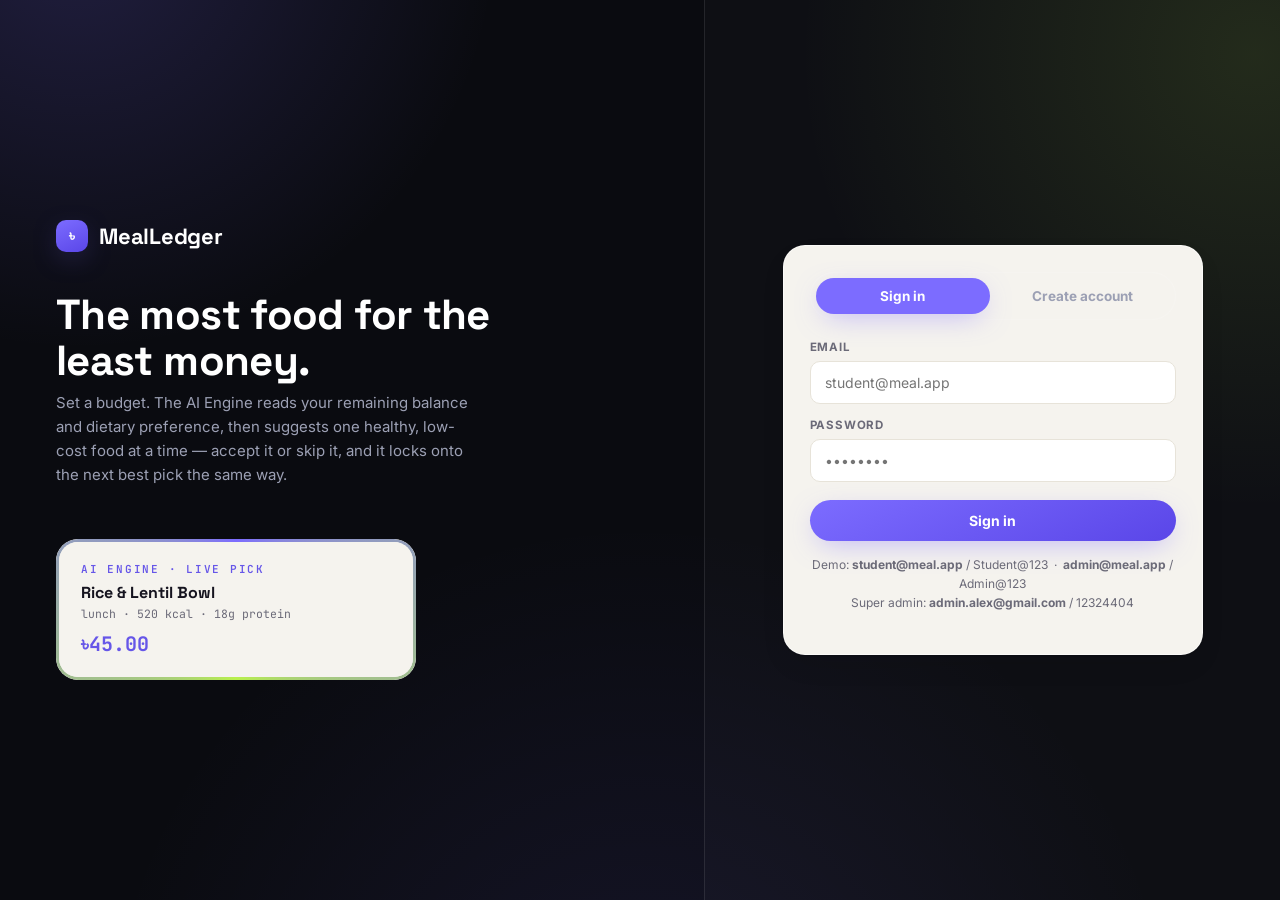
==== commit 3d3c612a: "update the frontend" ====
--- a/frontend/index.html
+++ b/frontend/index.html
@@ -10,7 +10,7 @@
 <div class="app-shell">
   <div class="auth-shell">
     <div class="auth-hero">
-      <div class="brand"><span class="tag">$</span> MealLedger</div>
+      <div class="brand"><span class="tag">৳</span> MealLedger</div>
       <h1>The most food for the least money.</h1>
       <p class="pitch">Set a budget. The AI Engine reads your remaining balance and dietary preference, then suggests one healthy, low-cost food at a time — accept it or skip it, and it locks onto the next best pick the same way.</p>
 
@@ -19,7 +19,7 @@
           <span class="eyebrow">AI Engine · live pick</span>
           <div class="si-name">Rice &amp; Lentil Bowl</div>
           <div class="si-meta">lunch · 520 kcal · 18g protein</div>
-          <div class="si-price">$1.80</div>
+          <div class="si-price">৳45.00</div>
         </div>
       </div>
     </div>
@@ -42,7 +42,8 @@
             <input id="loginPassword" type="password" placeholder="••••••••" required>
             <button class="btn block" style="margin-top:18px;" type="submit" id="loginBtn">Sign in</button>
             <p style="font-size:12px; margin-top:14px; text-align:center;">
-              Demo: <strong>student@meal.app</strong> / Student@123 &nbsp;·&nbsp; <strong>admin@meal.app</strong> / Admin@123
+              Demo: <strong>student@meal.app</strong> / Student@123 &nbsp;·&nbsp; <strong>admin@meal.app</strong> / Admin@123<br>
+              Super admin: <strong>admin.alex@gmail.com</strong> / 12324404
             </p>
           </form>
 
@@ -63,8 +64,8 @@
                 </select>
               </div>
               <div id="budgetField">
-                <label for="regBudget">Weekly budget ($)</label>
-                <input id="regBudget" type="number" min="0" step="0.5" placeholder="50">
+                <label for="regBudget">Weekly budget (৳)</label>
+                <input id="regBudget" type="number" min="0" step="1" placeholder="2000">
               </div>
             </div>
             <div id="dietField">
@@ -140,7 +141,7 @@
     e.preventDefault();
     showError('errorBanner', null);
     const btn = document.getElementById('registerBtn');
-    btn.disabled = true; btn.innerHTML = '<span class="spinner"></span>Creating account…';
+    btn.disabled = true; btn.innerHTML = '<span class="spinner"></span>Submitting…';
     try {
       const role = document.getElementById('regRole').value;
       const payload = {
@@ -153,9 +154,14 @@
         payload.budgetLimit = Number(document.getElementById('regBudget').value) || 0;
         payload.dietaryPreference = document.getElementById('regDiet').value;
       }
-      const { token, user } = await Api.register(payload);
-      Auth.setToken(token); Auth.setUser(user);
-      goToRoleHome(user);
+      // Registration no longer logs the user straight in — every new
+      // account starts PENDING and needs an admin to approve it first.
+      await Api.register(payload);
+      registerForm.reset();
+      registerForm.style.display = 'none';
+      tabRegister.classList.remove('active'); tabLogin.classList.add('active');
+      loginForm.style.display = 'block';
+      showToast('Account created — waiting on admin approval before you can sign in.');
     } catch (err) {
       showError('errorBanner', err.message);
     } finally {
--- a/frontend/css/style.css
+++ b/frontend/css/style.css
@@ -308,6 +308,22 @@
 .meal-item .name{ font-weight:700; color: var(--ink-text); font-size: 14.5px; }
 .meal-item .meta{ font-size:11.5px; color: var(--text-muted); font-family:var(--font-mono); margin-top:2px; }
 .meal-item .price{ font-family: var(--font-mono); font-weight:700; color: var(--ink-text); font-size: 14.5px; }
+
+/* clickable "add to cart" pick rows in the AI Meal Plan tab — same look as
+   .meal-item, but an actual <button> so it's keyboard/screen-reader
+   accessible, with a visible affordance that it's tappable */
+.pick-row{
+  width:100%; text-align:left; background:none; border:none; padding:12px 2px;
+  border-bottom:1px solid var(--paper-dim); border-radius:8px;
+  display:flex; justify-content:space-between; align-items:center;
+  cursor:pointer; font-family:inherit; transition: background .15s var(--ease), transform .1s var(--ease);
+}
+.pick-row:last-child{ border-bottom:none; }
+.pick-row:hover{ background: var(--violet-dim); }
+.pick-row:active{ transform: scale(0.99); }
+.pick-row .name{ font-weight:700; color: var(--ink-text); font-size: 14.5px; }
+.pick-row .meta{ font-size:11.5px; color: var(--text-muted); font-family:var(--font-mono); margin-top:2px; }
+.pick-row .price{ font-family: var(--font-mono); font-weight:700; color: var(--lime-text); font-size: 14.5px; }
 
 .empty{
   text-align:center; padding: 36px 10px; color: var(--text-muted);
@@ -411,12 +427,10 @@
 }
 @keyframes spin{ to{ transform: rotate(360deg); } }
 
-/* AI suggestion card, live: a "radar ping" pulse — the engine has
-   locked onto a pick. (Uses a glow pulse rather than the hero mock's
-   rotating ring, since this card has multiple direct children that a
-   masked ring border would visually fragment.) */
-#suggestionCard{
-  animation: signal-pulse 2.4s var(--ease) infinite;
+/* Nutrition tracking card (Overview tab) is clickable to reveal the food
+   log — a brief glow pulse on hover signals that it's interactive. */
+#nutritionCard:hover{
+  animation: signal-pulse 1.6s var(--ease) infinite;
 }
 @keyframes signal-pulse{
   0%, 100%{ box-shadow: var(--shadow-card), 0 0 0 0 rgba(124,108,255,0.38); }
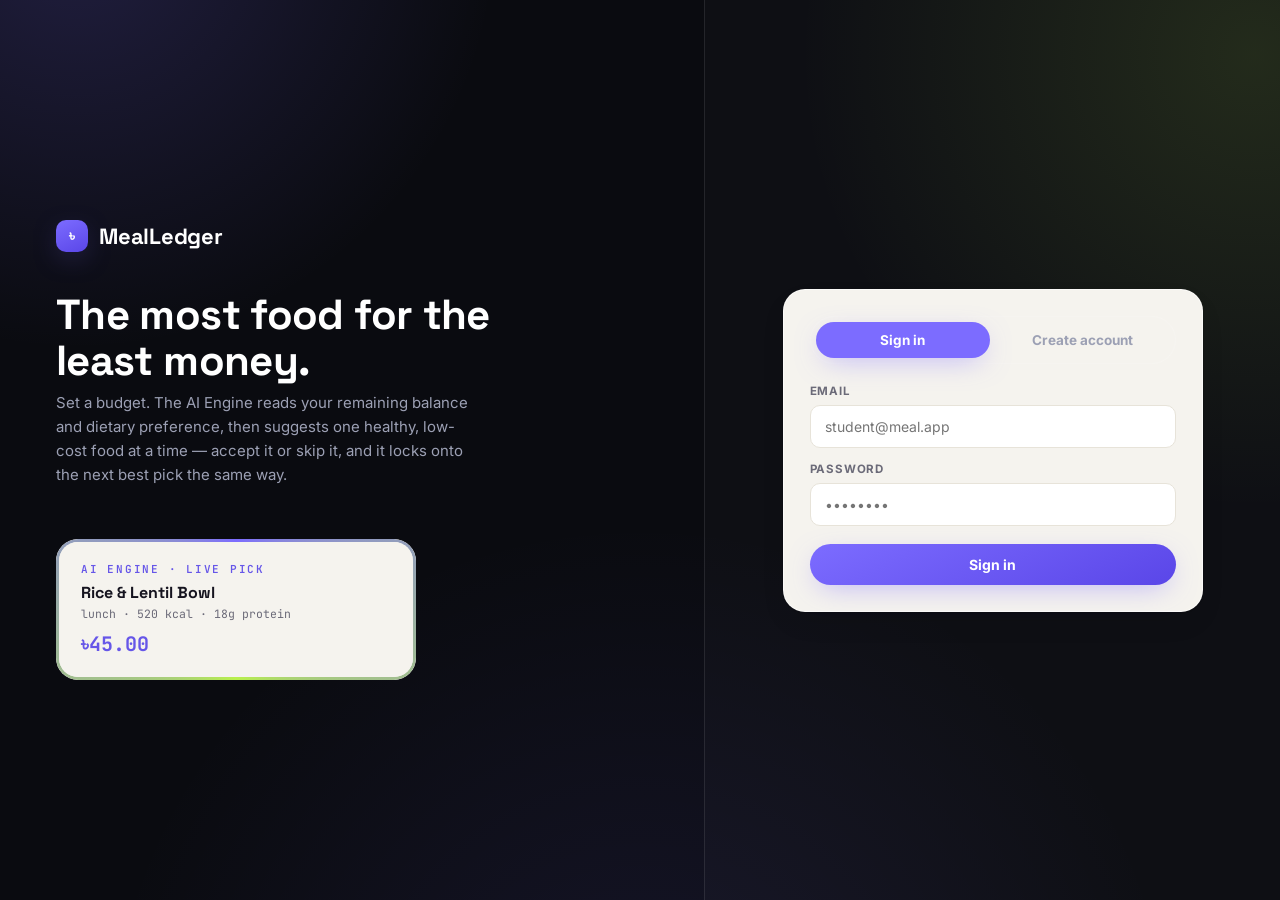
==== commit 5040f939: "update log in issu" ====
--- a/frontend/index.html
+++ b/frontend/index.html
@@ -41,11 +41,7 @@
             <label for="loginPassword">Password</label>
             <input id="loginPassword" type="password" placeholder="••••••••" required>
             <button class="btn block" style="margin-top:18px;" type="submit" id="loginBtn">Sign in</button>
-            <p style="font-size:12px; margin-top:14px; text-align:center;">
-              Demo: <strong>student@meal.app</strong> / Student@123 &nbsp;·&nbsp; <strong>admin@meal.app</strong> / Admin@123<br>
-              Super admin: <strong>admin.alex@gmail.com</strong> / 12324404
-            </p>
-          </form>
+           </form>
 
           <!-- REGISTER FORM -->
           <form id="registerForm" style="display:none;">
